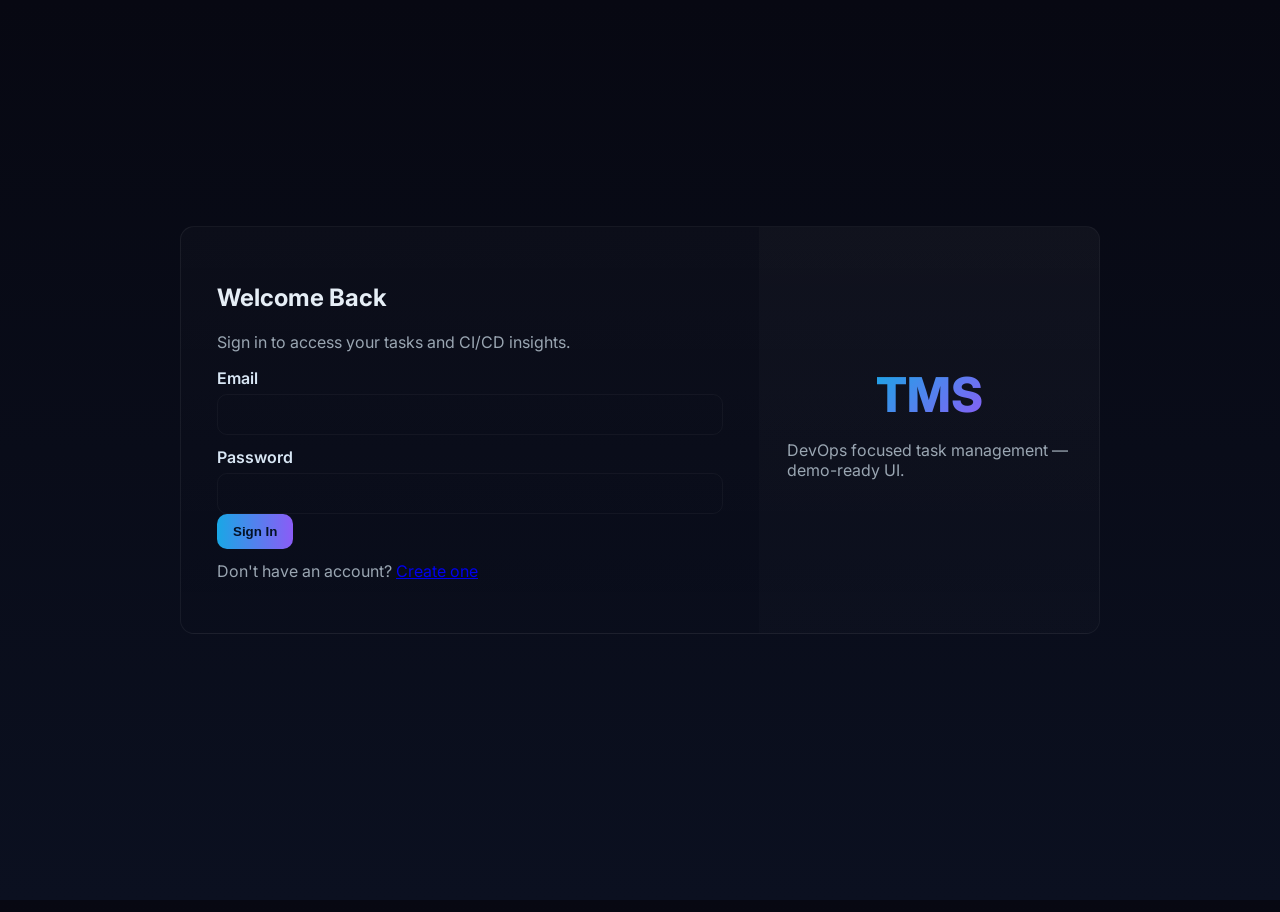
==== frontend/dashboard.html @ b13f71a9 "Updated polished frontend" ====
<!DOCTYPE html>
<html lang="en">

<head>
    <meta charset="UTF-8" />
    <meta name="viewport" content="width=device-width, initial-scale=1.0" />
    <title>Dashboard - Task Management</title>
    <link rel="preconnect" href="https://fonts.googleapis.com">
    <link rel="preconnect" href="https://fonts.gstatic.com" crossorigin>
    <link href="https://fonts.googleapis.com/css2?family=Inter:wght@300;400;600;700&display=swap" rel="stylesheet">
    <link rel="stylesheet" href="css/style.css" />
</head>

<body>
    <div class="page-root">
        <nav class="nav">
            <div class="nav-left">
                <div class="logo">
                    <!-- lightweight svg logo -->
                    <svg viewBox="0 0 24 24" xmlns="http://www.w3.org/2000/svg" aria-hidden="true">
                        <rect x="2" y="3" width="20" height="18" rx="3" fill="white" opacity="0.06"></rect>
                        <path d="M6 8h4v8H6zM14 8h4v8h-4z" fill="white" opacity="0.9"></path>
                    </svg>
                </div>
                <div class="brand">Task Management</div>
            </div>
            <div class="nav-right">
                <div class="chip">devops@example.com</div>
                <button id="logout-button" class="nav-link btn-ghost">Logout</button>
            </div>
        </nav>

        <main>
            <div class="hero" style="grid-template-columns: 1fr 360px; gap:20px;">
                <section class="hero-card">
                    <h1>DevOps Monitoring Dashboard</h1>
                    <p class="muted">Overview of pipelines, containers and database health. Lightweight demo UI for
                        presentations.</p>
                    <div class="actions">
                        <a href="#tasks" class="button">View Tasks</a>
                        <button class="button secondary">Refresh</button>
                    </div>
                </section>

                <aside>
                    <div class="panel">
                        <h3 style="margin-top:0">Pipeline Status</h3>
                        <div style="margin-top:12px;display:flex;flex-direction:column;gap:10px">
                            <div class="status-row card-animate"><svg class="status-icon" viewBox="0 0 24 24"
                                    xmlns="http://www.w3.org/2000/svg">
                                    <circle cx="12" cy="12" r="10" fill="#F6AD55" />
                                </svg> <strong>Jenkins Pipeline</strong> <span class="muted">→ Running</span></div>
                            <div class="status-row card-animate"><svg class="status-icon" viewBox="0 0 24 24"
                                    xmlns="http://www.w3.org/2000/svg">
                                    <circle cx="12" cy="12" r="10" fill="#34D399" />
                                </svg> <strong>GitHub Actions</strong> <span class="muted">→ Passed</span></div>
                            <div class="status-row card-animate"><svg class="status-icon" viewBox="0 0 24 24"
                                    xmlns="http://www.w3.org/2000/svg">
                                    <rect x="4" y="4" width="16" height="16" rx="3" fill="#60A5FA" />
                                </svg> <strong>Docker Containers</strong> <span class="muted">→ Active</span></div>
                            <div class="status-row card-animate"><svg class="status-icon" viewBox="0 0 24 24"
                                    xmlns="http://www.w3.org/2000/svg">
                                    <path d="M5 12h14" stroke="#8B5CF6" stroke-width="2" stroke-linecap="round" />
                                </svg> <strong>PostgreSQL Database</strong> <span class="muted">→ Connected</span></div>
                        </div>
                    </div>
                </aside>
            </div>

            <div class="dashboard" style="margin-top:18px" id="tasks">
                <section>
                    <div class="summary">
                        <div class="summary-card">
                            <h3>Total Tasks</h3>
                            <p id="total-tasks">0</p>
                        </div>
                        <div class="summary-card">
                            <h3>Active</h3>
                            <p id="active-tasks">0</p>
                        </div>
                        <div class="summary-card">
                            <h3>Completed</h3>
                            <p id="completed-tasks">0</p>
                        </div>
                    </div>

                    <div class="panel" style="margin-top:14px">
                        <div class="tasks-header">
                            <h2 style="margin:0">Tasks</h2>
                            <div class="muted">Click a task to remove it</div>
                        </div>

                        <form id="task-form" class="inline-form">
                            <input id="task-input" placeholder="Add new task, e.g. Run nightly build" />
                            <button class="button" type="submit">Add</button>
                        </form>

                        <ul id="task-list" class="task-list" style="margin-top:12px"></ul>
                    </div>

                    <div class="panel" style="margin-top:14px">
                        <h3 style="margin-top:0">Recent Activity</h3>
                        <div style="margin-top:12px;display:flex;flex-direction:column;gap:8px">
                            <div class="mini-card card-animate"><svg class="icon" viewBox="0 0 24 24"
                                    xmlns="http://www.w3.org/2000/svg">
                                    <path d="M3 12h18" stroke="currentColor" stroke-width="2" stroke-linecap="round" />
                                </svg> Jenkins: <strong class="muted">Pipeline #452 started</strong></div>
                            <div class="mini-card card-animate"><svg class="icon" viewBox="0 0 24 24"
                                    xmlns="http://www.w3.org/2000/svg">
                                    <rect x="3" y="4" width="18" height="16" rx="2" />
                                </svg> Docker: <strong class="muted">Deployed web-service:2.1</strong></div>
                            <div class="mini-card card-animate"><svg class="icon" viewBox="0 0 24 24"
                                    xmlns="http://www.w3.org/2000/svg">
                                    <path d="M12 5v14M5 12h14" stroke="currentColor" stroke-width="1.6"
                                        stroke-linecap="round" stroke-linejoin="round" />
                                </svg> GitHub Actions: <strong class="muted">Workflow ci.yml completed</strong></div>
                            <div class="mini-card card-animate"><svg class="icon" viewBox="0 0 24 24"
                                    xmlns="http://www.w3.org/2000/svg">
                                    <ellipse cx="12" cy="12" rx="8" ry="5" />
                                </svg> Postgres: <strong class="muted">Backup completed</strong></div>
                        </div>
                    </div>
                </section>

                <aside>
                    <div class="panel">
                        <h3 style="margin-top:0">Pipeline Summary</h3>
                        <div style="margin-top:12px;display:flex;flex-direction:column;gap:8px">
                            <div class="mini-card">Latest Build: <strong class="muted">#562 passed</strong></div>
                            <div class="mini-card">Staging: <strong class="muted">up</strong></div>
                            <div class="mini-card">Production: <strong class="muted">up</strong></div>
                        </div>
                    </div>

                    <div class="panel" style="margin-top:12px">
                        <h3 style="margin-top:0">Quick Actions</h3>
                        <div style="display:flex;flex-direction:column;gap:8px;margin-top:12px">
                            <button class="button">Run Build</button>
                            <button class="button secondary">Trigger Deploy</button>
                        </div>
                    </div>
                </aside>
            </div>
        </main>
        <footer class="site-footer">
            <div class="muted">Powered by</div>
            <div class="tech-list">
                <div class="tech-item">Docker</div>
                <div class="tech-item">Jenkins</div>
                <div class="tech-item">GitHub Actions</div>
                <div class="tech-item">Spring Boot</div>
                <div class="tech-item">PostgreSQL</div>
            </div>
            <div class="muted">Demo • Presentation Mode</div>
        </footer>

    </div>
    <script src="js/tasks.js"></script>
</body>

</html>
---- frontend/css/style.css ----
:root {
    --bg: #0b1020;
    --card: rgba(255, 255, 255, 0.04);
    --glass: rgba(255, 255, 255, 0.03);
    --muted: #9aa6b2;
    --accent: #19a7e5;
    --accent-2: #8b5cf6;
    --glass-border: rgba(255, 255, 255, 0.06);
}

* {
    box-sizing: border-box
}

html,
body {
    height: 100%
}

body {
    margin: 0;
    font-family: Inter, system-ui, -apple-system, 'Segoe UI', Roboto, 'Helvetica Neue', Arial;
    background: linear-gradient(180deg, #070812 0%, #0b1020 100%);
    color: #e6eef6;
    -webkit-font-smoothing: antialiased;
}

.page-root {
    max-width: 1100px;
    margin: 24px auto;
    padding: 20px
}

/* NAV */
.nav {
    display: flex;
    justify-content: space-between;
    align-items: center;
    padding: 12px 18px;
    border-radius: 10px;
    background: linear-gradient(90deg, rgba(255, 255, 255, 0.02), transparent);
    backdrop-filter: blur(6px);
    border: 1px solid var(--glass-border)
}

.logo {
    width: 44px;
    height: 44px;
    border-radius: 8px;
    background: linear-gradient(135deg, var(--accent), var(--accent-2));
    display: flex;
    align-items: center;
    justify-content: center;
    font-weight: 800;
    color: #061124
}

.brand {
    margin-left: 12px;
    font-weight: 700
}

.nav-left {
    display: flex;
    align-items: center
}

.nav-right {
    display: flex;
    gap: 12px;
    align-items: center
}

.nav-link {
    color: var(--muted);
    text-decoration: none;
    padding: 8px 12px;
    border-radius: 8px
}

.nav-link:hover {
    color: #fff;
    background: rgba(255, 255, 255, 0.02)
}

.btn-ghost {
    border: 1px solid rgba(255, 255, 255, 0.04);
    padding: 8px 12px
}

/* HERO */
.hero {
    display: grid;
    grid-template-columns: 1fr 420px;
    gap: 24px;
    margin-top: 28px
}

.hero-card {
    background: var(--card);
    padding: 36px;
    border-radius: 12px;
    border: 1px solid var(--glass-border);
    box-shadow: 0 8px 30px rgba(2, 6, 23, 0.6)
}

.hero-card h1 {
    margin: 0 0 8px;
    font-size: 1.8rem
}

.muted {
    color: var(--muted)
}

.hero-visual {
    display: flex;
    align-items: center;
    justify-content: center
}

.visual-grid {
    display: grid;
    grid-template-columns: repeat(2, 1fr);
    gap: 12px
}

.mini-card {
    background: linear-gradient(180deg, rgba(255, 255, 255, 0.02), rgba(255, 255, 255, 0.01));
    padding: 14px;
    border-radius: 10px;
    border: 1px solid rgba(255, 255, 255, 0.03);
    text-align: center
}

.actions {
    display: flex;
    gap: 12px;
    margin-top: 18px
}

.button {
    background: linear-gradient(90deg, var(--accent), var(--accent-2));
    color: #041226;
    border: none;
    padding: 10px 16px;
    font-weight: 700;
    border-radius: 10px;
    cursor: pointer
}

.button.secondary {
    background: transparent;
    border: 1px solid rgba(255, 255, 255, 0.06);
    color: var(--muted)
}

/* Button interactions */
.button,
.button.secondary,
.nav-link,
.btn-ghost {
    transition: transform .14s ease, box-shadow .14s ease, opacity .14s ease;
}

.button:hover {
    transform: translateY(-3px);
    box-shadow: 0 10px 30px rgba(25, 167, 229, 0.14)
}

.button.secondary:hover {
    transform: translateY(-2px);
    box-shadow: 0 6px 18px rgba(139, 92, 246, 0.06)
}

/* Status indicators */
.status-row {
    display: flex;
    align-items: center;
    gap: 10px;
    font-weight: 600;
    color: #e6eef6
}

.status-dot {
    width: 12px;
    height: 12px;
    border-radius: 999px;
    display: inline-block;
    box-shadow: 0 4px 14px rgba(0, 0, 0, 0.6)
}

.status-dot.online {
    background: linear-gradient(90deg, #34d399, #10b981);
    box-shadow: 0 6px 18px rgba(16, 185, 129, 0.12)
}

.status-dot.success {
    background: linear-gradient(90deg, #60a5fa, #7c3aed);
    box-shadow: 0 6px 18px rgba(99, 102, 241, 0.12)
}

.status-dot.warn {
    background: linear-gradient(90deg, #f59e0b, #f97316);
    box-shadow: 0 6px 18px rgba(249, 115, 22, 0.12)
}

.status-dot.offline {
    background: linear-gradient(90deg, #ef4444, #b91c1c);
    box-shadow: 0 6px 18px rgba(239, 68, 68, 0.12)
}

/* Footer */
.site-footer {
    margin-top: 28px;
    padding: 14px 18px;
    border-radius: 10px;
    background: linear-gradient(180deg, rgba(255, 255, 255, 0.01), transparent);
    border: 1px solid var(--glass-border);
    display: flex;
    justify-content: space-between;
    align-items: center;
    gap: 12px;
    margin-bottom: 12px;
    background: rgba(255, 255, 255, 0.02);
    padding: 6px 10px;
    border-radius: 8px;
    font-weight: 600;
    color: var(--muted);
    border: 1px solid rgba(255, 255, 255, 0.02)
}

/* Reduce excessive vertical padding */
.page-root {
    min-height: 100vh;
    display: flex;
    flex-direction: column;
    margin: 12px auto;
    padding: 16px;
}

.page-root main {
    flex: 1;
}

.hero-card {
    padding: 24px;
}

/* Recent activity mini-cards tweak */
.mini-card {
    display: flex;
    justify-content: space-between;
    align-items: center;
    padding: 12px;
}

@media (max-width:760px) {
    .hero {
        grid-template-columns: 1fr;
    }

    .hero-card {
        order: 2;
    }

    aside {
        order: 1;
    }
}

/* Icons */
.icon {
    width: 18px;
    height: 18px;
    fill: currentColor;
    display: inline-block;
    vertical-align: middle;
}

.status-icon {
    width: 14px;
    height: 14px;
    margin-right: 8px;
    vertical-align: middle;
}

/* Subtle entrance/exit animations */
.card-animate {
    animation: cardIn .38s cubic-bezier(.2, .9, .2, 1);
}

@keyframes cardIn {
    from {
        opacity: 0;
        transform: translateY(6px) scale(.995);
    }

    to {
        opacity: 1;
        transform: none;
    }
}

.task-item {
    opacity: 0;
    transform: translateY(6px);
    animation: taskIn .28s cubic-bezier(.2, .9, .2, 1) forwards;
}

@keyframes taskIn {
    to {
        opacity: 1;
        transform: none;
    }
}

.task-item.removing {
    animation: taskOut .22s ease forwards;
}

@keyframes taskOut {
    to {
        opacity: 0;
        transform: translateX(8px) scale(.98);
    }
}

/* Status pulse */
.status-dot.pulse {
    position: relative;
}

.status-dot.pulse:after {
    content: '';
    position: absolute;
    inset: 0;
    border-radius: 999px;
    box-shadow: 0 0 14px currentColor;
    opacity: .18;
    transform: scale(1.25);
    filter: blur(6px);
}

/* Icons in nav */
.nav .logo svg {
    width: 28px;
    height: 28px;
}

/* prefer-reduced-motion */
@media (prefers-reduced-motion: reduce) {
    * {
        animation: none !important;
        transition: none !important;
    }
}

/* AUTH PAGES */
.auth-page {
    display: flex;
    align-items: center;
    justify-content: center;
    min-height: calc(100vh - 64px);
    padding: 40px;
}

.auth-card {
    display: flex;
    width: 920px;
    border-radius: 14px;
    overflow: hidden;
    background: linear-gradient(180deg, rgba(255, 255, 255, 0.02), transparent);
    border: 1px solid var(--glass-border);
}

.auth-left {
    flex: 1;
    padding: 36px;
}

.auth-right {
    width: 340px;
    background: linear-gradient(180deg, rgba(255, 255, 255, 0.02), rgba(255, 255, 255, 0.01));
    display: flex;
    flex-direction: column;
    align-items: center;
    justify-content: center;
    padding: 28px;
}

.brand-large {
    background: linear-gradient(135deg, var(--accent), var(--accent-2));
    -webkit-background-clip: text;
    background-clip: text;
    color: transparent;
    font-size: 48px;
    font-weight: 800;
}

.auth-form label {
    display: block;
    margin-top: 12px;
    font-weight: 600;
    color: #d8e6f4;
}

.auth-form input {
    width: 100%;
    padding: 12px 14px;
    margin-top: 6px;
    border-radius: 10px;
    border: 1px solid rgba(255, 255, 255, 0.04);
    background: transparent;
    color: inherit;
}

.small {
    margin-top: 12px;
    color: var(--muted);
}

display: flex;
gap: 12px
}

.summary-card {
    flex: 1;
    padding: 18px;
    border-radius: 12px;
    background: var(--glass);
    border: 1px solid var(--glass-border);
    text-align: left
}

.summary-card h3 {
    margin: 0;
    font-size: 0.9rem;
    color: var(--muted)
}

.summary-card p {
    margin: 8px 0 0;
    font-size: 1.4rem;
    font-weight: 700
}

.panel {
    background: var(--card);
    padding: 18px;
    border-radius: 12px;
    border: 1px solid var(--glass-border)
}

.tasks-header {
    display: flex;
    justify-content: space-between;
    align-items: center;
    margin-bottom: 12px
}

.inline-form {
    display: flex;
    gap: 8px
}

.inline-form input {
    flex: 1;
    padding: 10px;
    border-radius: 8px;
    border: 1px solid rgba(255, 255, 255, 0.04);
    background: transparent;
    color: inherit
}

.task-list {
    list-style: none;
    padding: 0;
    margin: 0
}

.task-list li {
    padding: 12px;
    border-radius: 8px;
    margin-bottom: 8px;
    background: linear-gradient(180deg, rgba(255, 255, 255, 0.01), transparent);
    border: 1px solid rgba(255, 255, 255, 0.02);
    cursor: pointer;
    display: flex;
    justify-content: space-between;
    align-items: center
}

.task-list li:hover {
    transform: translateY(-2px);
    box-shadow: 0 8px 20px rgba(2, 6, 23, 0.5)
}

.chip {
    padding: 6px 10px;
    border-radius: 999px;
    background: rgba(255, 255, 255, 0.03);
    border: 1px solid rgba(255, 255, 255, 0.02);
    font-weight: 600
}

@media (max-width:980px) {
    .hero {
        grid-template-columns: 1fr
    }

    .dashboard {
        grid-template-columns: 1fr
    }

    .page-root {
        padding: 12px
    }
}
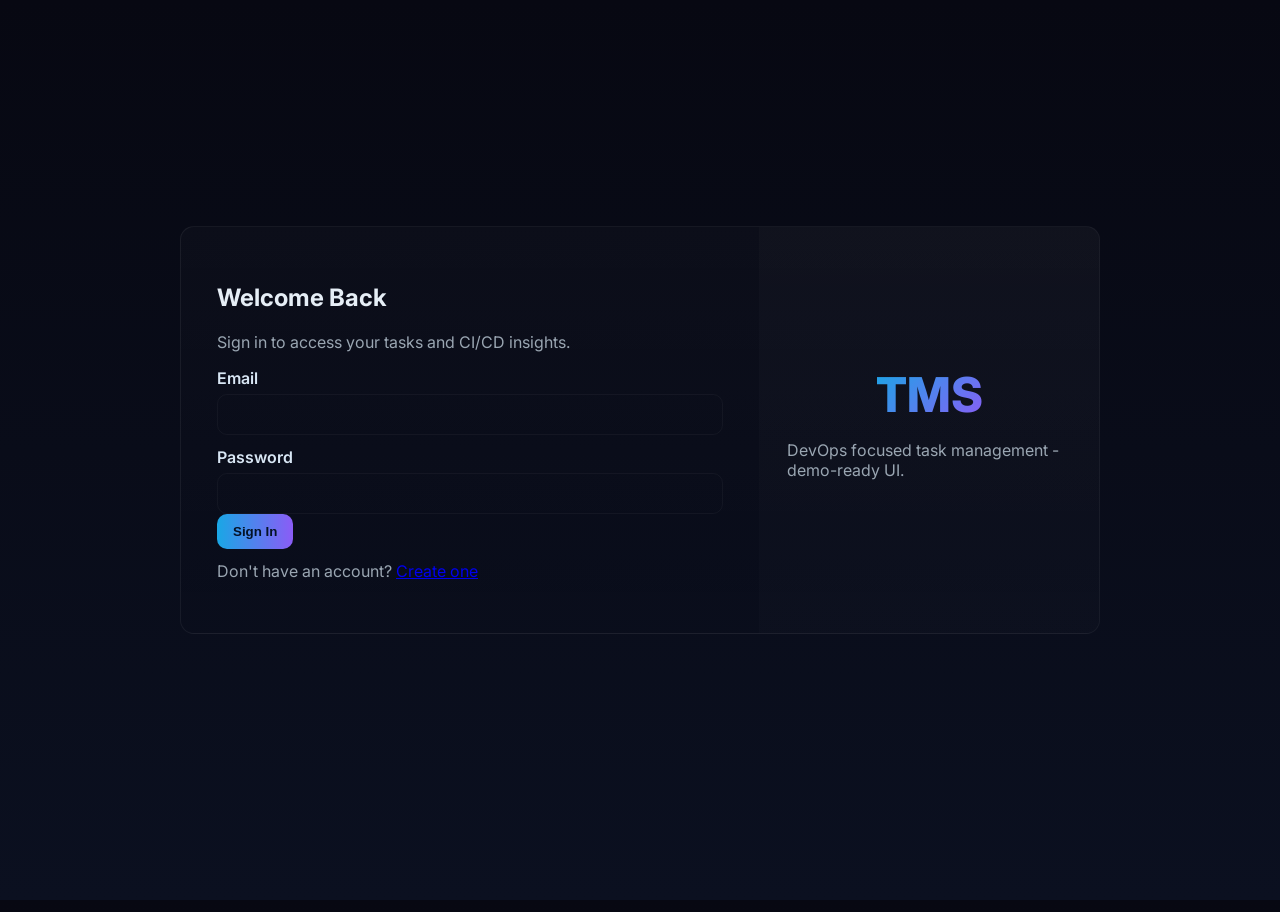
==== commit 6e8a440b: "Enhanced DevOps dashboard and activity system" ====
--- a/frontend/dashboard.html
+++ b/frontend/dashboard.html
@@ -8,7 +8,7 @@
     <link rel="preconnect" href="https://fonts.googleapis.com">
     <link rel="preconnect" href="https://fonts.gstatic.com" crossorigin>
     <link href="https://fonts.googleapis.com/css2?family=Inter:wght@300;400;600;700&display=swap" rel="stylesheet">
-    <link rel="stylesheet" href="css/style.css" />
+    <link rel="stylesheet" href="css/style.css?v=20260521-4" />
 </head>
 
 <body>
@@ -38,7 +38,7 @@
                         presentations.</p>
                     <div class="actions">
                         <a href="#tasks" class="button">View Tasks</a>
-                        <button class="button secondary">Refresh</button>
+                        <button id="refresh-button" type="button" class="button secondary">Refresh</button>
                     </div>
                 </section>
 
@@ -49,19 +49,19 @@
                             <div class="status-row card-animate"><svg class="status-icon" viewBox="0 0 24 24"
                                     xmlns="http://www.w3.org/2000/svg">
                                     <circle cx="12" cy="12" r="10" fill="#F6AD55" />
-                                </svg> <strong>Jenkins Pipeline</strong> <span class="muted">→ Running</span></div>
+                                </svg> <strong>Jenkins Pipeline</strong> <span id="pipeline-status-value" class="muted">Running</span></div>
                             <div class="status-row card-animate"><svg class="status-icon" viewBox="0 0 24 24"
                                     xmlns="http://www.w3.org/2000/svg">
                                     <circle cx="12" cy="12" r="10" fill="#34D399" />
-                                </svg> <strong>GitHub Actions</strong> <span class="muted">→ Passed</span></div>
+                                </svg> <strong>GitHub Actions</strong> <span id="github-status-value" class="muted">Passed</span></div>
                             <div class="status-row card-animate"><svg class="status-icon" viewBox="0 0 24 24"
                                     xmlns="http://www.w3.org/2000/svg">
                                     <rect x="4" y="4" width="16" height="16" rx="3" fill="#60A5FA" />
-                                </svg> <strong>Docker Containers</strong> <span class="muted">→ Active</span></div>
+                                </svg> <strong>Docker Containers</strong> <span id="docker-status-value" class="muted">Active</span></div>
                             <div class="status-row card-animate"><svg class="status-icon" viewBox="0 0 24 24"
                                     xmlns="http://www.w3.org/2000/svg">
                                     <path d="M5 12h14" stroke="#8B5CF6" stroke-width="2" stroke-linecap="round" />
-                                </svg> <strong>PostgreSQL Database</strong> <span class="muted">→ Connected</span></div>
+                                </svg> <strong>PostgreSQL Database</strong> <span id="database-status-value" class="muted">Connected</span></div>
                         </div>
                     </div>
                 </aside>
@@ -86,12 +86,15 @@
 
                     <div class="panel" style="margin-top:14px">
                         <div class="tasks-header">
-                            <h2 style="margin:0">Tasks</h2>
-                            <div class="muted">Click a task to remove it</div>
+                            <div>
+                                <h2 style="margin:0">Tasks</h2>
+                                <div class="muted">Create and manage deployment tasks</div>
+                            </div>
                         </div>
 
                         <form id="task-form" class="inline-form">
-                            <input id="task-input" placeholder="Add new task, e.g. Run nightly build" />
+                            <input id="task-input"
+                                placeholder="Add new task, e.g. Deploy to staging, Run nightly build" />
                             <button class="button" type="submit">Add</button>
                         </form>
 
@@ -100,24 +103,11 @@
 
                     <div class="panel" style="margin-top:14px">
                         <h3 style="margin-top:0">Recent Activity</h3>
-                        <div style="margin-top:12px;display:flex;flex-direction:column;gap:8px">
+                        <div id="activity-feed" style="margin-top:12px;display:flex;flex-direction:column;gap:8px">
                             <div class="mini-card card-animate"><svg class="icon" viewBox="0 0 24 24"
                                     xmlns="http://www.w3.org/2000/svg">
                                     <path d="M3 12h18" stroke="currentColor" stroke-width="2" stroke-linecap="round" />
-                                </svg> Jenkins: <strong class="muted">Pipeline #452 started</strong></div>
-                            <div class="mini-card card-animate"><svg class="icon" viewBox="0 0 24 24"
-                                    xmlns="http://www.w3.org/2000/svg">
-                                    <rect x="3" y="4" width="18" height="16" rx="2" />
-                                </svg> Docker: <strong class="muted">Deployed web-service:2.1</strong></div>
-                            <div class="mini-card card-animate"><svg class="icon" viewBox="0 0 24 24"
-                                    xmlns="http://www.w3.org/2000/svg">
-                                    <path d="M12 5v14M5 12h14" stroke="currentColor" stroke-width="1.6"
-                                        stroke-linecap="round" stroke-linejoin="round" />
-                                </svg> GitHub Actions: <strong class="muted">Workflow ci.yml completed</strong></div>
-                            <div class="mini-card card-animate"><svg class="icon" viewBox="0 0 24 24"
-                                    xmlns="http://www.w3.org/2000/svg">
-                                    <ellipse cx="12" cy="12" rx="8" ry="5" />
-                                </svg> Postgres: <strong class="muted">Backup completed</strong></div>
+                                </svg><strong class="muted">Loading activity...</strong></div>
                         </div>
                     </div>
                 </section>
@@ -126,17 +116,27 @@
                     <div class="panel">
                         <h3 style="margin-top:0">Pipeline Summary</h3>
                         <div style="margin-top:12px;display:flex;flex-direction:column;gap:8px">
-                            <div class="mini-card">Latest Build: <strong class="muted">#562 passed</strong></div>
-                            <div class="mini-card">Staging: <strong class="muted">up</strong></div>
-                            <div class="mini-card">Production: <strong class="muted">up</strong></div>
+                            <div class="mini-card">Latest Build: <strong id="latest-build-value" class="muted">Checking...</strong></div>
+                            <div class="mini-card">Staging: <strong id="staging-value" class="muted">Checking...</strong></div>
+                            <div class="mini-card">Production: <strong id="production-value" class="muted">Checking...</strong></div>
                         </div>
                     </div>
 
                     <div class="panel" style="margin-top:12px">
                         <h3 style="margin-top:0">Quick Actions</h3>
                         <div style="display:flex;flex-direction:column;gap:8px;margin-top:12px">
-                            <button class="button">Run Build</button>
-                            <button class="button secondary">Trigger Deploy</button>
+                            <button id="run-build-btn" class="button">
+                                <span id="build-text">Run Build</span>
+                            </button>
+                            <button id="trigger-deploy-btn" class="button secondary">
+                                <span id="deploy-text">Trigger Deploy</span>
+                            </button>
+                            <button id="check-db-btn" class="button secondary">
+                                <span id="db-text">Check DB</span>
+                            </button>
+                            <button id="health-check-btn" class="button secondary">
+                                <span id="health-text">Health Check</span>
+                            </button>
                         </div>
                     </div>
                 </aside>
@@ -151,11 +151,11 @@
                 <div class="tech-item">Spring Boot</div>
                 <div class="tech-item">PostgreSQL</div>
             </div>
-            <div class="muted">Demo • Presentation Mode</div>
+            <div class="muted">Demo | Presentation Mode</div>
         </footer>
 
     </div>
-    <script src="js/tasks.js"></script>
+    <script src="js/tasks.js?v=20260521-4"></script>
 </body>
 
-</html>+</html>
--- a/frontend/css/style.css
+++ b/frontend/css/style.css
@@ -6,6 +6,12 @@
     --accent: #19a7e5;
     --accent-2: #8b5cf6;
     --glass-border: rgba(255, 255, 255, 0.06);
+    --status-pending: #f59e0b;
+    --status-progress: #19a7e5;
+    --status-done: #10b981;
+    --danger: #ef4444;
+    --warning: #f59e0b;
+    --success: #10b981;
 }
 
 * {
@@ -26,9 +32,12 @@
 }
 
 .page-root {
-    max-width: 1100px;
-    margin: 24px auto;
-    padding: 20px
+    max-width: 1200px;
+    margin: 0 auto;
+    padding: 16px;
+    min-height: 100vh;
+    display: flex;
+    flex-direction: column;
 }
 
 /* NAV */
@@ -179,7 +188,8 @@
     align-items: center;
     gap: 10px;
     font-weight: 600;
-    color: #e6eef6
+    color: #e6eef6;
+    flex-wrap: wrap;
 }
 
 .status-dot {
@@ -253,6 +263,68 @@
     justify-content: space-between;
     align-items: center;
     padding: 12px;
+}
+
+.activity-item {
+    gap: 10px;
+    text-align: left;
+    border-left: 4px solid rgba(255, 255, 255, 0.12);
+}
+
+.activity-item strong {
+    display: block;
+    margin-bottom: 2px;
+}
+
+.activity-icon {
+    width: 28px;
+    height: 28px;
+    border-radius: 8px;
+    display: inline-flex;
+    align-items: center;
+    justify-content: center;
+    flex-shrink: 0;
+    background: rgba(255, 255, 255, 0.05);
+}
+
+.activity-build {
+    border-left-color: var(--status-progress);
+}
+
+.activity-build .activity-icon {
+    color: var(--status-progress);
+    background: rgba(25, 167, 229, 0.12);
+}
+
+.activity-deploy {
+    border-left-color: var(--status-done);
+}
+
+.activity-deploy .activity-icon {
+    color: var(--status-done);
+    background: rgba(16, 185, 129, 0.12);
+}
+
+.activity-task {
+    border-left-color: var(--status-pending);
+}
+
+.activity-task .activity-icon {
+    color: var(--status-pending);
+    background: rgba(245, 158, 11, 0.12);
+}
+
+.activity-database {
+    border-left-color: var(--accent-2);
+}
+
+.activity-database .activity-icon {
+    color: var(--accent-2);
+    background: rgba(139, 92, 246, 0.12);
+}
+
+.activity-system {
+    border-left-color: var(--muted);
 }
 
 @media (max-width:760px) {
@@ -420,8 +492,17 @@
     color: var(--muted);
 }
 
-display: flex;
-gap: 12px
+.summary {
+    display: flex;
+    gap: 12px;
+    flex-wrap: wrap;
+}
+
+.dashboard {
+    display: grid;
+    grid-template-columns: minmax(0, 1fr) 320px;
+    gap: 18px;
+    align-items: start;
 }
 
 .summary-card {
@@ -496,6 +577,120 @@
     box-shadow: 0 8px 20px rgba(2, 6, 23, 0.5)
 }
 
+.task-item-content {
+    min-width: 0;
+    display: flex;
+    flex-direction: column;
+    gap: 8px;
+}
+
+.task-item-title {
+    font-weight: 700;
+    word-break: break-word;
+}
+
+.task-item-actions {
+    display: flex;
+    gap: 8px;
+    align-items: center;
+    flex-shrink: 0;
+    flex-wrap: wrap;
+    justify-content: flex-end;
+}
+
+.task-item-status {
+    display: flex;
+    gap: 4px;
+    flex-wrap: wrap;
+    justify-content: flex-end;
+}
+
+.status-btn {
+    min-width: 64px;
+    padding: 6px 8px;
+    border-radius: 8px;
+    border: 1px solid rgba(255, 255, 255, 0.05);
+    background: rgba(255, 255, 255, 0.03);
+    color: var(--muted);
+    cursor: pointer;
+    font-weight: 700;
+}
+
+.status-btn.active {
+    background: rgba(255, 255, 255, 0.08);
+    border-color: rgba(255, 255, 255, 0.16);
+}
+
+.status-badge {
+    width: fit-content;
+    padding: 4px 9px;
+    border-radius: 999px;
+    border: 1px solid rgba(255, 255, 255, 0.08);
+    font-size: 0.74rem;
+    font-weight: 800;
+    letter-spacing: 0;
+    text-transform: uppercase;
+}
+
+.status-badge.pending {
+    color: var(--status-pending);
+    background: rgba(245, 158, 11, 0.12);
+}
+
+.status-badge.in-progress {
+    color: var(--status-progress);
+    background: rgba(25, 167, 229, 0.12);
+}
+
+.status-badge.completed {
+    color: var(--status-done);
+    background: rgba(16, 185, 129, 0.12);
+}
+
+.button.sm {
+    padding: 6px 10px;
+    border-radius: 8px;
+}
+
+.button.danger {
+    background: var(--danger);
+    color: #fff;
+}
+
+.tech-list {
+    display: flex;
+    flex-wrap: wrap;
+    gap: 8px;
+    justify-content: center;
+}
+
+.tech-item {
+    padding: 6px 10px;
+    border-radius: 999px;
+    background: rgba(255, 255, 255, 0.04);
+    border: 1px solid rgba(255, 255, 255, 0.04);
+    color: #d8e6f4;
+    font-size: 0.85rem;
+}
+
+.loading-spinner {
+    display: inline-block;
+    width: 12px;
+    height: 12px;
+    margin-right: 6px;
+    border: 2px solid rgba(255, 255, 255, 0.35);
+    border-top-color: #fff;
+    border-radius: 50%;
+    animation: spin .7s linear infinite;
+    vertical-align: -2px;
+}
+
+@keyframes spin {
+    to {
+        transform: rotate(360deg);
+    }
+}
+
 .chip {
     padding: 6px 10px;
     border-radius: 999px;
@@ -516,4 +711,4 @@
     .page-root {
         padding: 12px
     }
-}+}
